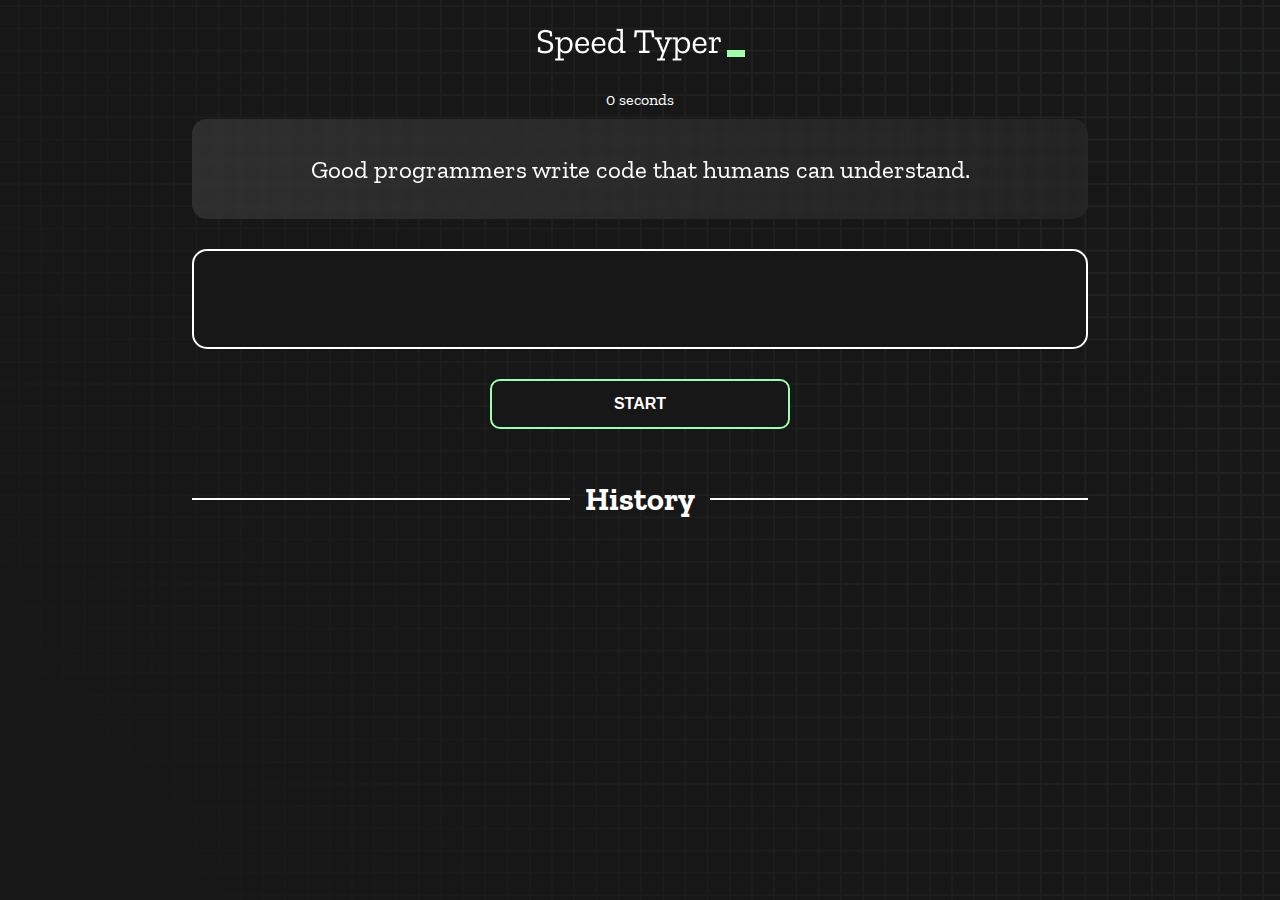
==== index.html @ bac2a5ee "Initial commit" ====
<!DOCTYPE html>
<html lang="en">
  <head>
    <meta charset="UTF-8" />
    <meta http-equiv="X-UA-Compatible" content="IE=edge" />
    <meta name="viewport" content="width=device-width, initial-scale=1.0" />
    <title>Speed Monster</title>
    <link rel="stylesheet" href="styles.css" />
    <link rel="preconnect" href="https://fonts.googleapis.com" />
    <link rel="preconnect" href="https://fonts.gstatic.com" crossorigin />
    <link
      href="https://fonts.googleapis.com/css2?family=Zilla+Slab:wght@300;400;500&display=swap"
      rel="stylesheet"
    />
  </head>
  <body>
    <h1 class="title"><img src="./logo.png" /></h1>
    <div id="show-time">0 seconds</div>

    <div class="box-container">
      <div id="question"></div>

      <div id="display" class="inactive"></div>

      <div class="buttons">
        <button id="starts">START</button>
      </div>

      <div class="divider-container">
        <div class="line"></div>
        <h1 class="title2">History</h1>
        <div class="line"></div>
      </div>
      <div id="histories"></div>
    </div>

    <div id="countdown"></div>
    <div id="modal-background" class="hidden"></div>
    <div id="result" class="hidden"></div>

    <script src="./history.js"></script>
    <script src="./script.js"></script>
  </body>
</html>
---- styles.css ----
* {
  padding: 0;
  margin: 0;
  box-sizing: border-box;
}

body {
  background-image: url("./bg.png");
  background-size: cover;
  background-position: left top;
  font-family: "Zilla Slab", serif;
}

.box-container {
  width: 70%;
  margin: 0 auto;
}

#question {
  height: 100px;
  display: flex;
  align-items: center;
  justify-content: center;
  color: white;
  font-size: 25px;
  border-radius: 15px;
  background: rgb(255, 255, 255);
  background: linear-gradient(
    92.49deg,
    rgba(255, 255, 255, 0.1) 0.18%,
    rgba(255, 255, 255, 0.05) 99.85%
  );
  backdrop-filter: blur(5px);
  margin-bottom: 30px;
}

#display {
  height: 100px;
  display: flex;
  flex-wrap: wrap;
  align-items: center;
  padding-left: 5rem;
  color: white;
  font-size: 32px;
  background-color: #171717;
  border: 2px solid #9dffad;
  border-radius: 15px;
}

#countdown {
  position: fixed;
  height: 100vh;
  width: 100vw;
  background-color: rgba(0, 0, 0, 0.8);
  top: 0;
  left: 0;
  display: flex;
  align-items: center;
  justify-content: center;
  font-size: 3rem;
  color: white;
  display: none;
}
#result {
  position: fixed;
  top: 10%; 
  left: 10%;
  transform: translate(-50%, -50%);
  height: 250px;
  width: 400px;
  background-color: #171717;
  border-radius: 15px;
  border: 2px solid #9dffad;
  color: white;
  text-align: center;
  padding: 2rem;
}
#show-time{
  text-align: center;
  color: white;
  margin: 10px 0;
}

.green {
  color: #9dffad;
}
.red {
  color: #eb6565;
}
.bold {
  font-weight: 700;
}
.inactive {
  border: 2px solid white !important;
}
.hidden {
  display: none;
}
.title {
  text-align: center;
  color: white;
  margin: 20px 0;
}

.divider-container {
  height: 80px;
  display: flex;
  justify-content: center;
  align-items: center;
  gap: 15px;
  margin: 0 auto;
}

.line {
  height: 2px;
  background: white;
  width: 100%;
}

.title2 {
  color: white;
  display: block;
}

.buttons {
  display: flex;
  justify-content: center;
  margin: 30px 0;
}
button {
  padding: 10px 20px;
  border: none;
  font-size: 16px;
  font-weight: bold;
  width: 300px;
  height: 50px;
  color: white;
  background-color: #171717;
  border-radius: 10px;
  border: 2px solid #9dffad;
  cursor: pointer;
}

#histories {
  display: flex;
  flex-wrap: wrap;
  justify-content: space-around;
}

.card {
  width: 100%;
  height: 100%;
  padding: 50px;
  display: flex;
  justify-content: space-between;
  align-items: center;
  padding: 20px 30px;
  color: white;
  border-radius: 15px;
  background: rgb(255, 255, 255);
  background: linear-gradient(
    92.49deg,
    rgba(255, 255, 255, 0.1) 0.18%,
    rgba(255, 255, 255, 0.05) 99.85%
  );
  backdrop-filter: blur(5px);
  margin-bottom: 30px;
}

#modal-background {
  background: rgb(255, 255, 255);
  background: linear-gradient(
    92.49deg,
    rgba(255, 255, 255, 0.1) 0.18%,
    rgba(255, 255, 255, 0.05) 99.85%
  );
  backdrop-filter: blur(5px);
  height: 100vh;
  width: 100%;
  position: fixed;
  top: 0;
}

@media only screen and (max-width: 700px) {
  .box-container {
    padding: 0 20px;
    width: 100%;
  }
  .card {
    flex-direction: column;
  }
}
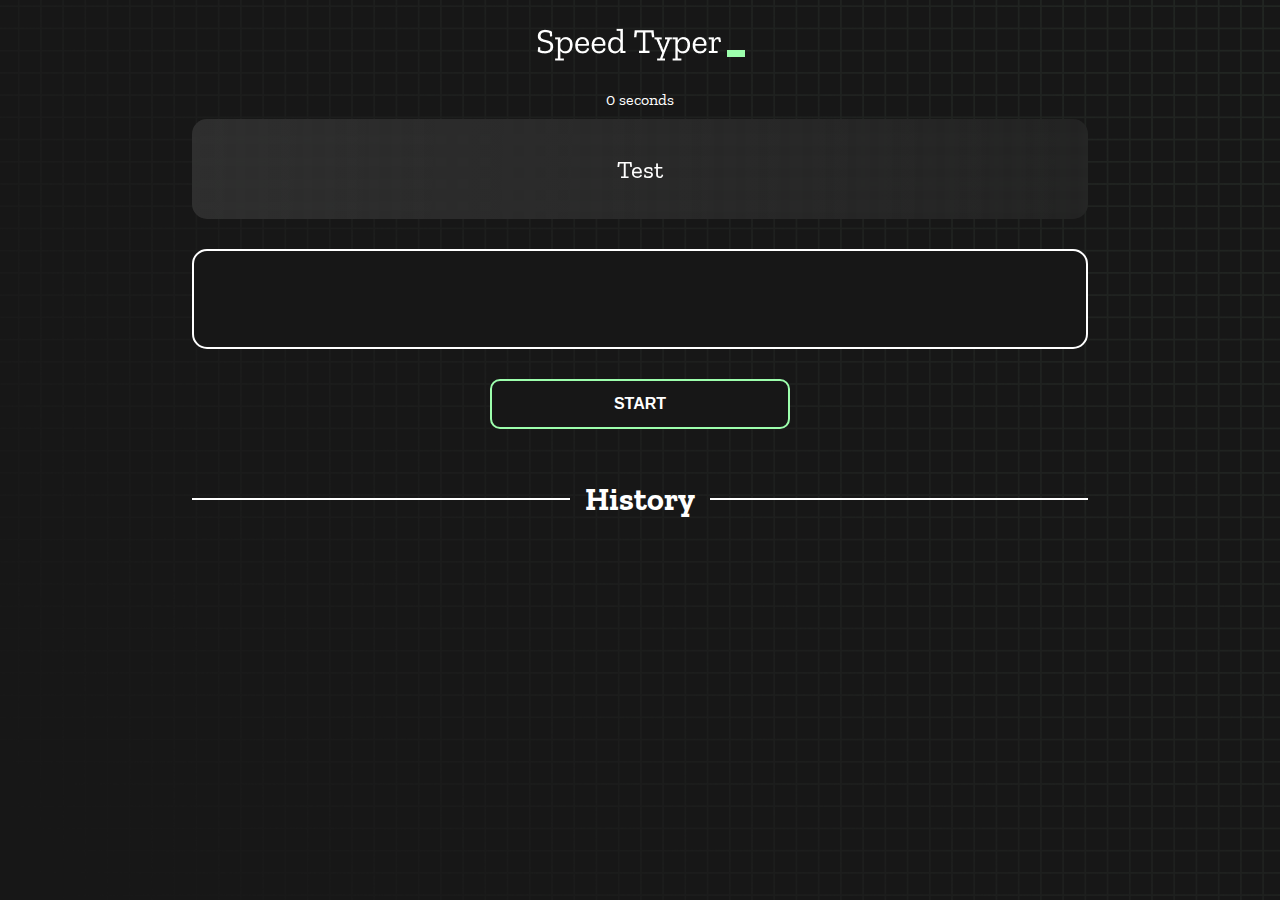
==== commit e26c8bdd: "Seconds round error solved" ====
--- a/index.html
+++ b/index.html
@@ -4,10 +4,11 @@
     <meta charset="UTF-8" />
     <meta http-equiv="X-UA-Compatible" content="IE=edge" />
     <meta name="viewport" content="width=device-width, initial-scale=1.0" />
-    <title>Speed Monster</title>
+    <title>Type Monster</title>
     <link rel="stylesheet" href="styles.css" />
     <link rel="preconnect" href="https://fonts.googleapis.com" />
     <link rel="preconnect" href="https://fonts.gstatic.com" crossorigin />
+        
     <link
       href="https://fonts.googleapis.com/css2?family=Zilla+Slab:wght@300;400;500&display=swap"
       rel="stylesheet"
@@ -35,9 +36,12 @@
     </div>
 
     <div id="countdown"></div>
+    
     <div id="modal-background" class="hidden"></div>
     <div id="result" class="hidden"></div>
-
+  
+    
+    <!-- Script file connect -->
     <script src="./history.js"></script>
     <script src="./script.js"></script>
   </body>
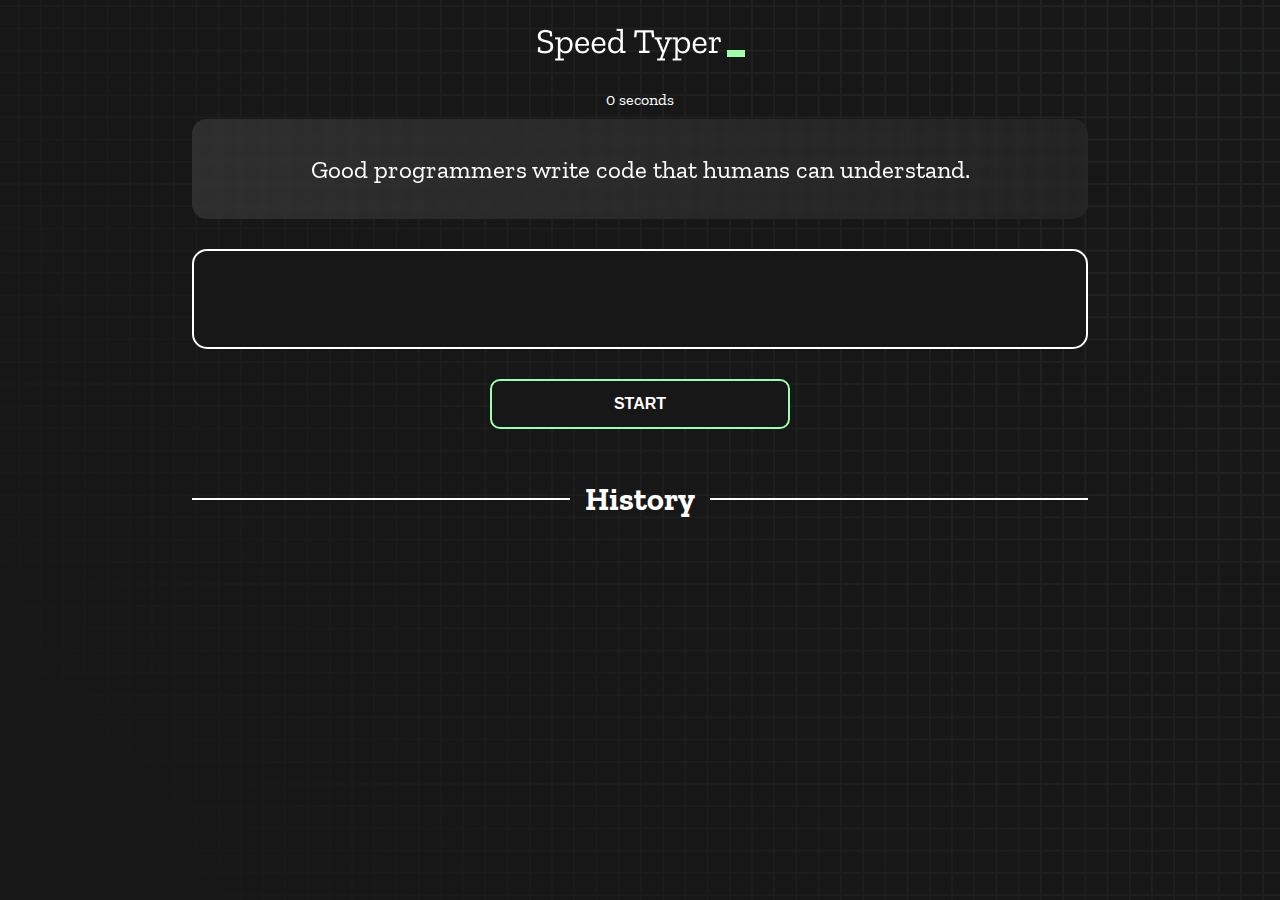
==== commit b0b619eb: "Mistakes count error solved" ====
--- a/index.html
+++ b/index.html
@@ -7,12 +7,11 @@
     <title>Type Monster</title>
     <link rel="stylesheet" href="styles.css" />
     <link rel="preconnect" href="https://fonts.googleapis.com" />
-    <link rel="preconnect" href="https://fonts.gstatic.com" crossorigin />
-        
+    <link rel="preconnect" href="https://fonts.gstatic.com" crossorigin />     
     <link
       href="https://fonts.googleapis.com/css2?family=Zilla+Slab:wght@300;400;500&display=swap"
-      rel="stylesheet"
-    />
+      rel="stylesheet"/>
+    
   </head>
   <body>
     <h1 class="title"><img src="./logo.png" /></h1>
@@ -38,7 +37,11 @@
     <div id="countdown"></div>
     
     <div id="modal-background" class="hidden"></div>
-    <div id="result" class="hidden"></div>
+    <div id="modal_Show">
+      <div id="result" class="hidden">
+        
+      </div>
+    </div>
   
     
     <!-- Script file connect -->
--- a/styles.css
+++ b/styles.css
@@ -177,10 +177,16 @@
   backdrop-filter: blur(5px);
   height: 100vh;
   width: 100%;
-  position: fixed;
-  top: 0;
-}
-
+  /* position: fixed; */
+  /* top: 0; */
+}
+/* #modal_Show{
+  width: 100%;
+  height: 100%;
+  display: flex;
+  justify-content: center;
+  align-items: center;
+} */
 @media only screen and (max-width: 700px) {
   .box-container {
     padding: 0 20px;
@@ -190,3 +196,12 @@
     flex-direction: column;
   }
 }
+/* @media only screen and (max-width: 1920px) {
+  .box-container {
+    padding: 0 20px;
+    width: 100%;
+  }
+  .card {
+    flex-direction: column;
+  }
+} */
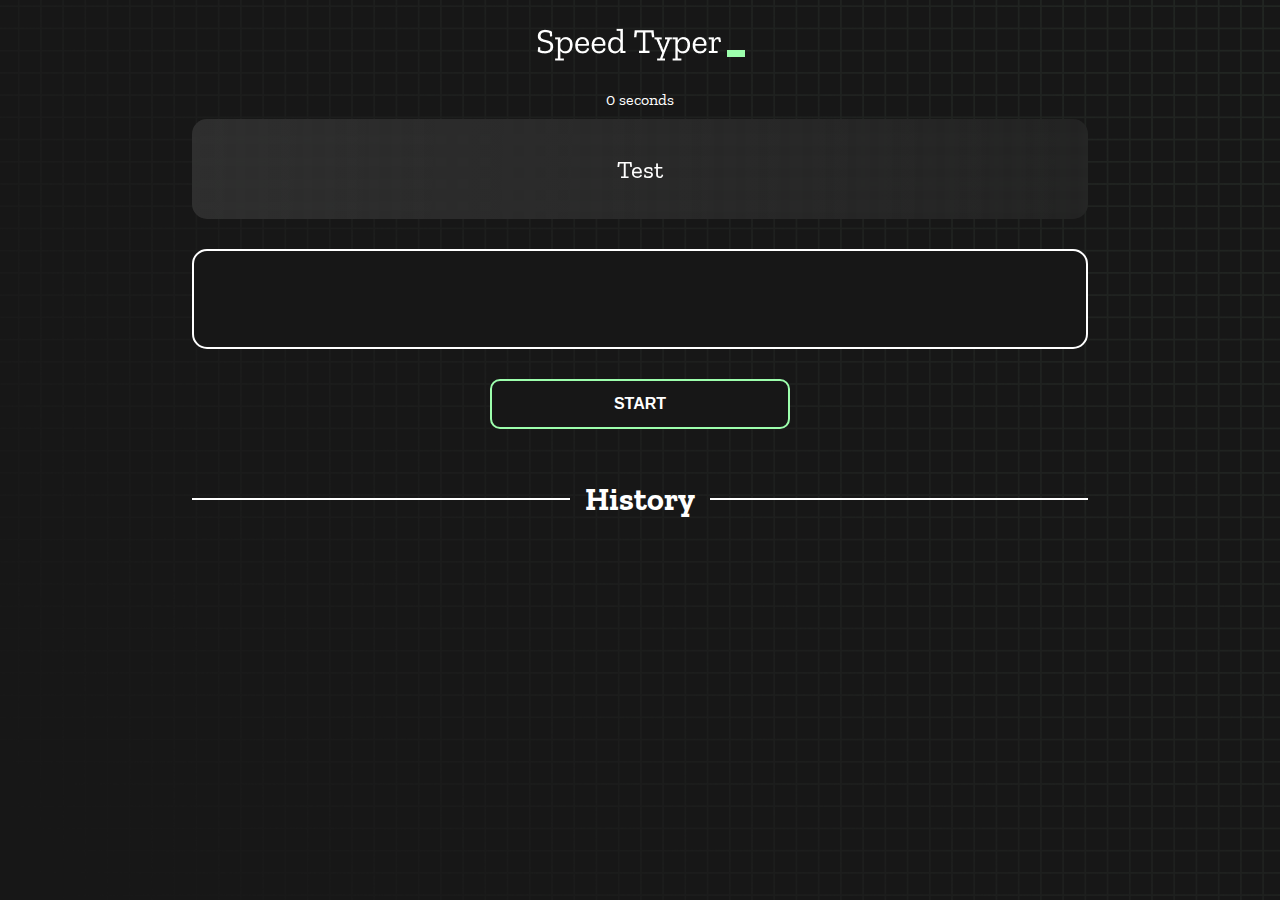
==== commit fe9a7b8e: "Modal Show in center solved" ====
--- a/index.html
+++ b/index.html
@@ -37,12 +37,7 @@
     <div id="countdown"></div>
     
     <div id="modal-background" class="hidden"></div>
-    <div id="modal_Show">
-      <div id="result" class="hidden">
-        
-      </div>
-    </div>
-  
+    <div id="result" class="hidden"></div>  
     
     <!-- Script file connect -->
     <script src="./history.js"></script>
--- a/styles.css
+++ b/styles.css
@@ -63,8 +63,8 @@
 }
 #result {
   position: fixed;
-  top: 10%; 
-  left: 10%;
+  top: 50%; 
+  left: 50%;
   transform: translate(-50%, -50%);
   height: 250px;
   width: 400px;
@@ -148,12 +148,13 @@
 }
 
 .card {
-  width: 100%;
+  width: 32%;
   height: 100%;
   padding: 50px;
   display: flex;
   justify-content: space-between;
   align-items: center;
+  flex-direction: column;
   padding: 20px 30px;
   color: white;
   border-radius: 15px;
@@ -177,31 +178,19 @@
   backdrop-filter: blur(5px);
   height: 100vh;
   width: 100%;
-  /* position: fixed; */
-  /* top: 0; */
+  position: fixed;
+  top: 0;
 }
-/* #modal_Show{
-  width: 100%;
-  height: 100%;
-  display: flex;
-  justify-content: center;
-  align-items: center;
-} */
+.gap_top_bottom{
+  margin: 10px 0;
+}
 @media only screen and (max-width: 700px) {
   .box-container {
     padding: 0 20px;
     width: 100%;
   }
   .card {
-    flex-direction: column;
+    width: 100%;
   }
 }
-/* @media only screen and (max-width: 1920px) {
-  .box-container {
-    padding: 0 20px;
-    width: 100%;
-  }
-  .card {
-    flex-direction: column;
-  }
-} */
+
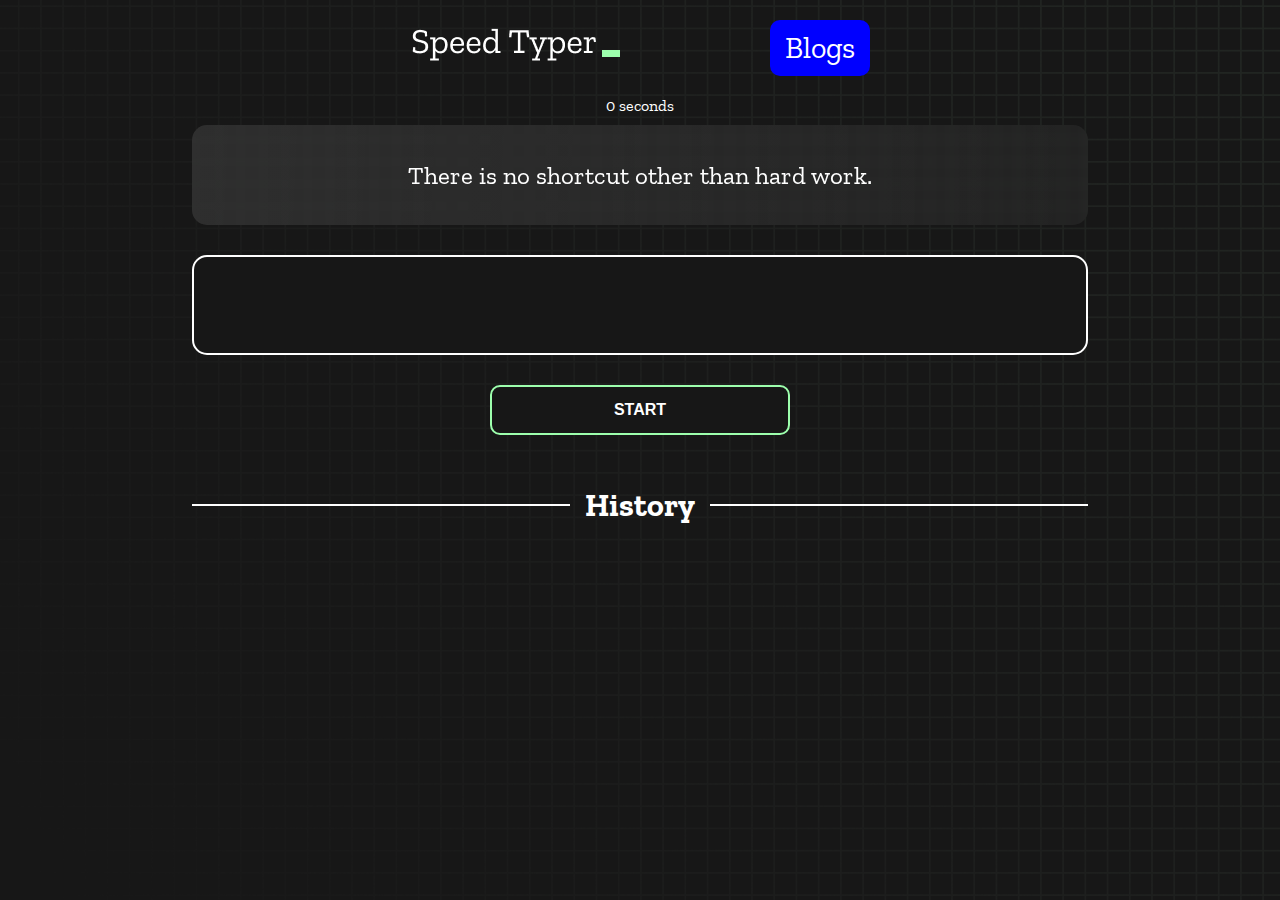
==== commit b99da9a9: "Blogs Options added" ====
--- a/index.html
+++ b/index.html
@@ -14,7 +14,11 @@
     
   </head>
   <body>
-    <h1 class="title"><img src="./logo.png" /></h1>
+    <div class="header_content">
+      <h1 class="title"><img src="./logo.png" /></h1>
+      <a href="blogs.html">Blogs</a>
+    </div>
+    
     <div id="show-time">0 seconds</div>
 
     <div class="box-container">
--- a/styles.css
+++ b/styles.css
@@ -9,6 +9,31 @@
   background-size: cover;
   background-position: left top;
   font-family: "Zilla Slab", serif;
+}
+.header_content {
+  display: flex;
+  justify-content: center;
+  margin: 20px 0;
+}
+
+.title {
+  margin-right: 150px;
+}
+
+.header_content a{
+  text-decoration: none;
+  color: white;
+  font-size: 30px;
+  width: 100px;
+  /* height: 70px; */
+  margin: auto 0;
+  padding: 10px 15px;
+
+  background-color: blue;
+  text-align: center;
+  align-items: center;
+  border-radius: 10px;
+
 }
 
 .box-container {
@@ -95,11 +120,6 @@
 }
 .hidden {
   display: none;
-}
-.title {
-  text-align: center;
-  color: white;
-  margin: 20px 0;
 }
 
 .divider-container {
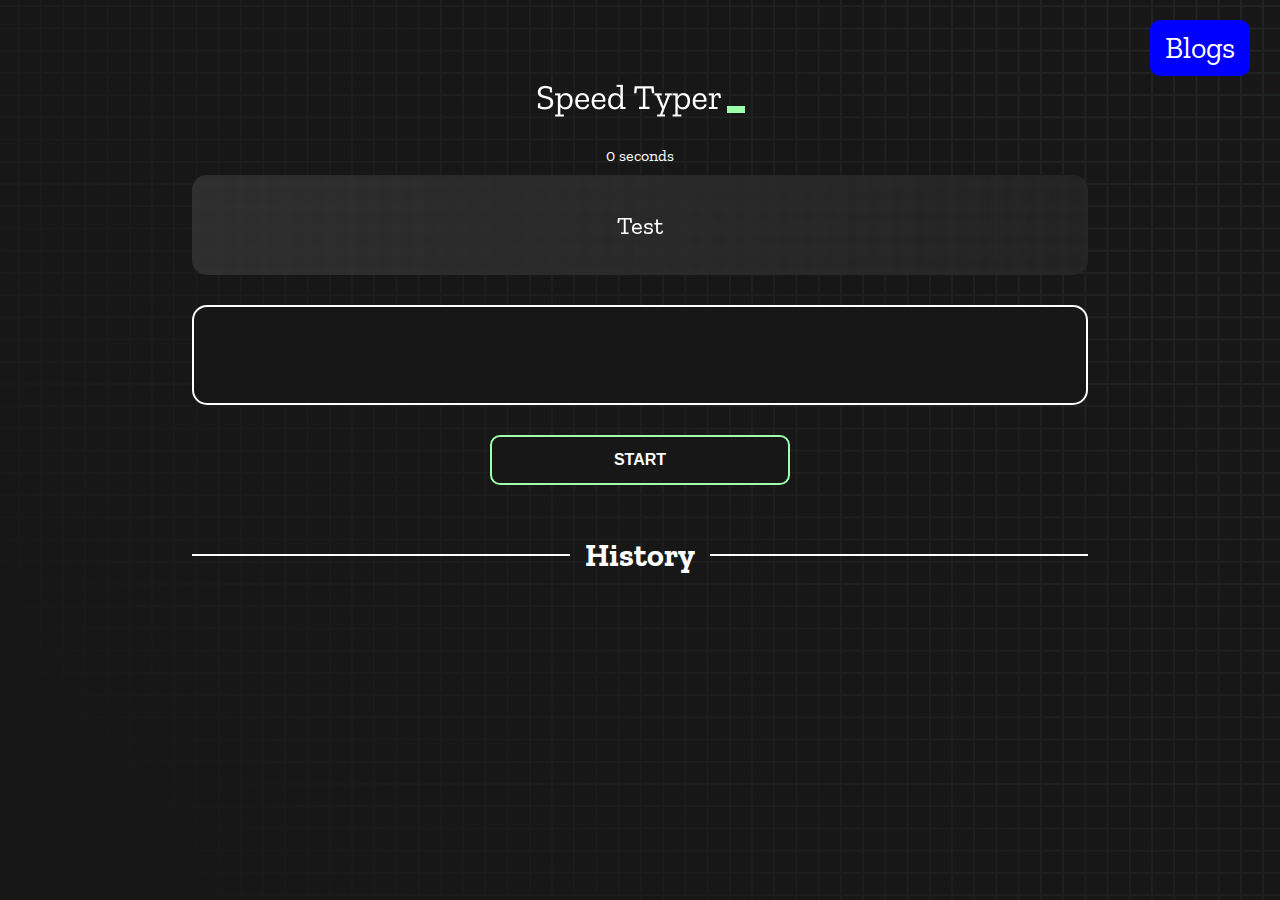
==== commit 13449608: "All Blogs Question answer added" ====
--- a/index.html
+++ b/index.html
@@ -15,9 +15,9 @@
   </head>
   <body>
     <div class="header_content">
-      <h1 class="title"><img src="./logo.png" /></h1>
       <a href="blogs.html">Blogs</a>
     </div>
+    <h1 class="title"><img src="./logo.png" /></h1>
     
     <div id="show-time">0 seconds</div>
 
--- a/styles.css
+++ b/styles.css
@@ -12,14 +12,13 @@
 }
 .header_content {
   display: flex;
-  justify-content: center;
-  margin: 20px 0;
-}
-
+  justify-content: end;
+  margin: 20px 30px 0 0;
+}
 .title {
-  margin-right: 150px;
-}
-
+  margin-bottom: 20px;
+  text-align: center;
+}
 .header_content a{
   text-decoration: none;
   color: white;
